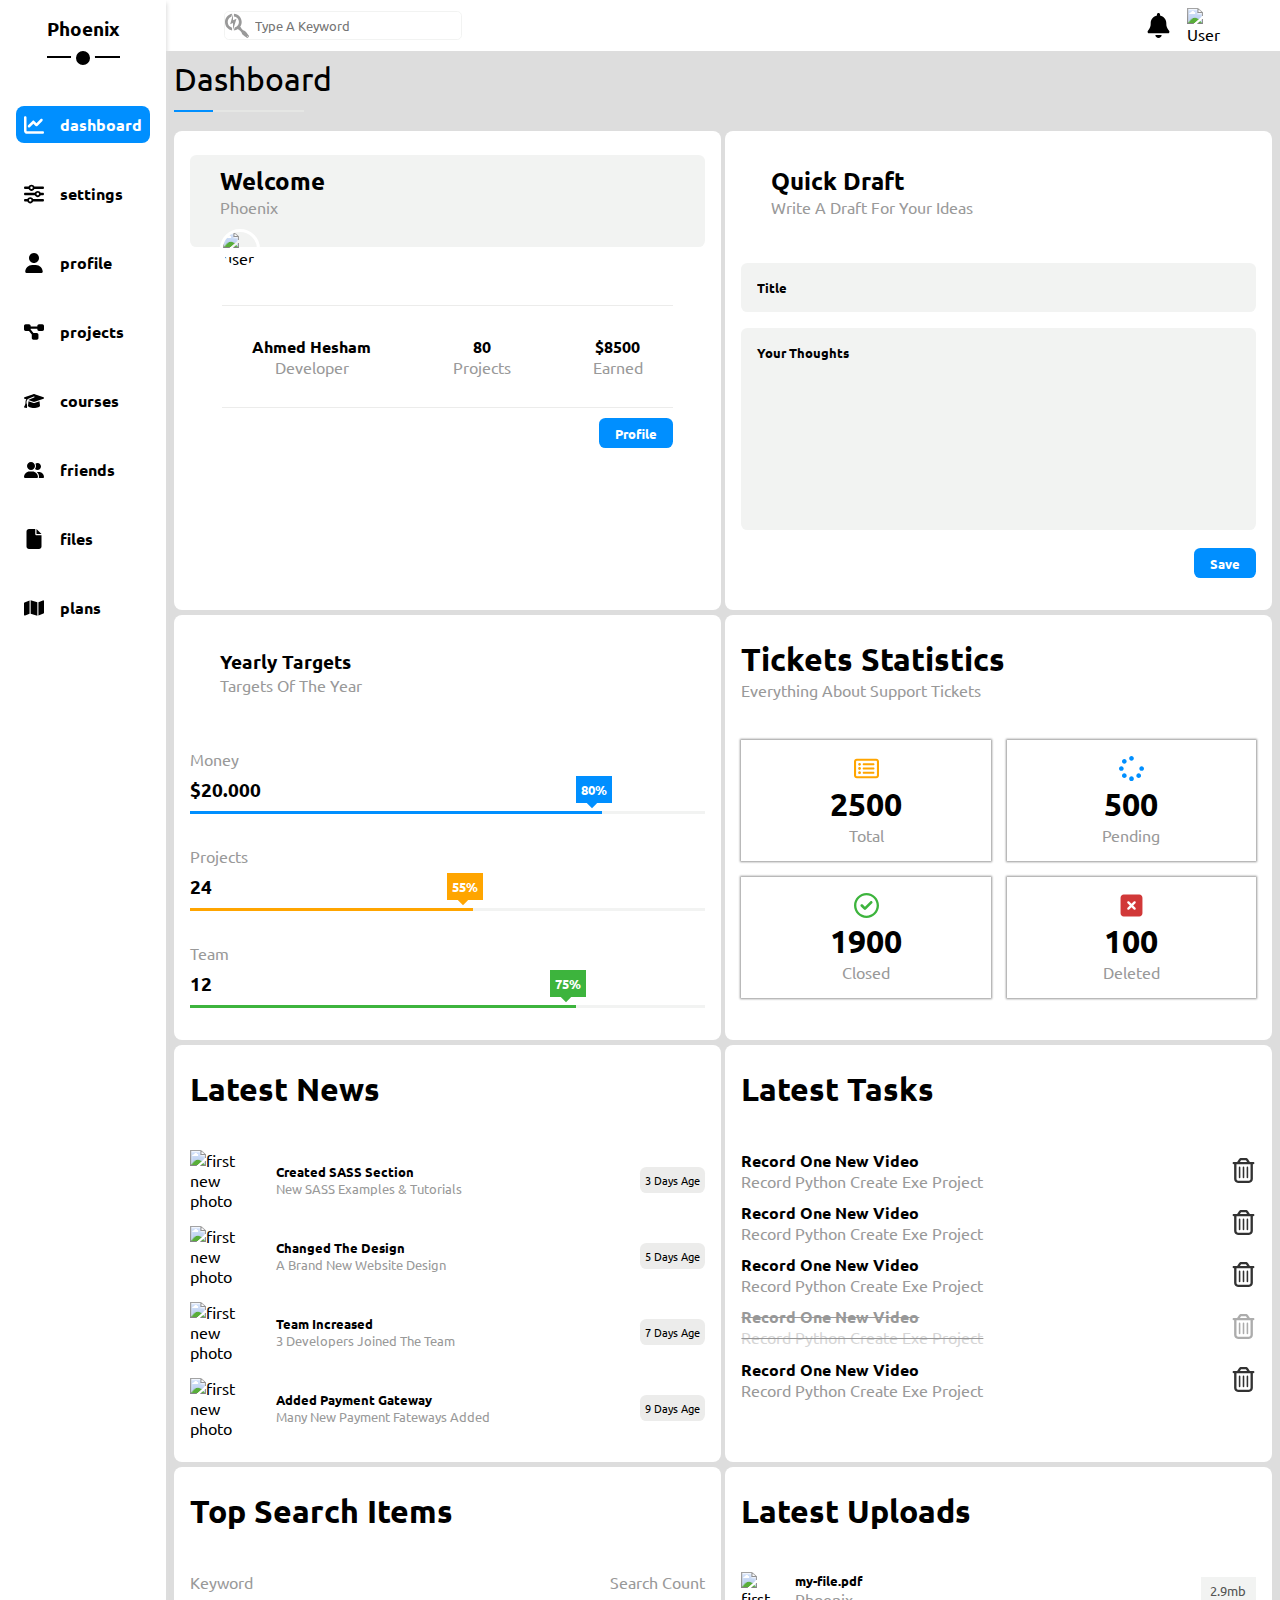
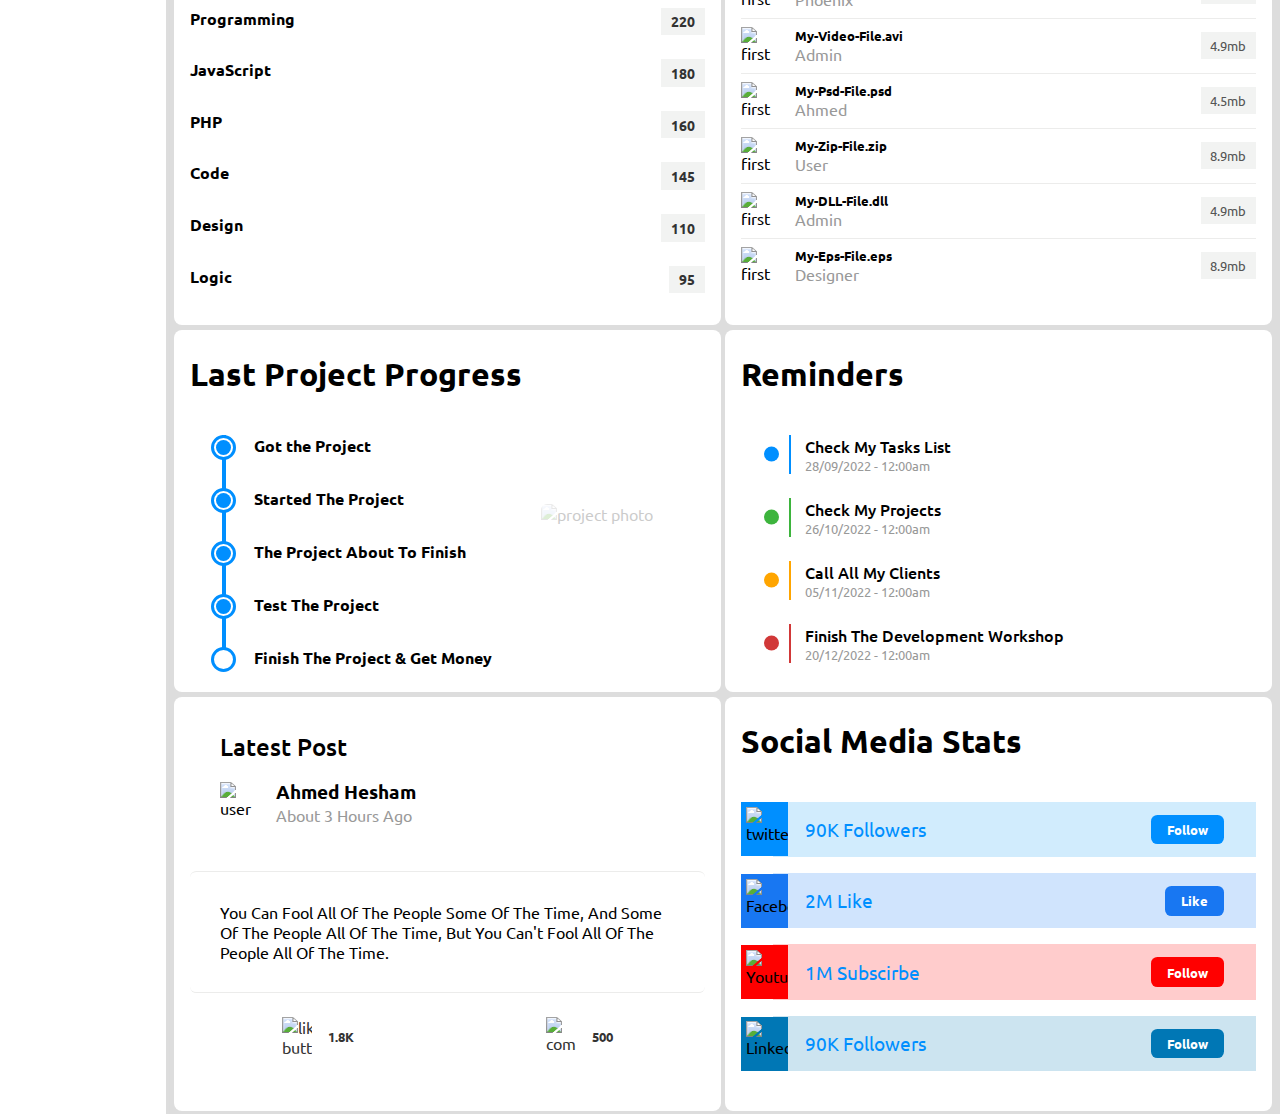
==== home.html @ 93e6a336 "Changing some the photos of the friends in friends page" ====
<!DOCTYPE html>
<html lang="en">
<head>
    <meta charset="UTF-8">
    <meta http-equiv="X-UA-Compatible" content="IE=edge">
    <meta name="viewport" content="width=device-width, initial-scale=1.0">
    <meta name="description" content="here you can manage every thing">
    <title>Dashboard</title>
    <!-- Link for External Css File Which has General Styles, the root and Utilities Classes -->
    <link rel="stylesheet" href="./CSS/style.css">
    <!-- Link for External Css File Which has the Styles for Main Content -->
    <link rel="stylesheet" href="./CSS/dashboard.css">
    <!-- Google Fonts -->
    <link rel="preconnect" href="https://fonts.googleapis.com">
    <link rel="preconnect" href="https://fonts.gstatic.com" crossorigin>
    <link href="https://fonts.googleapis.com/css2?family=Playfair+Display:wght@400;500;600;700;800&display=swap" rel="stylesheet">
    <!-- Google Fonts Ubuntu -->
    <link rel="preconnect" href="https://fonts.googleapis.com">
    <link rel="preconnect" href="https://fonts.gstatic.com" crossorigin>
    <link href="https://fonts.googleapis.com/css2?family=Ubuntu:wght@300;400;500;700&display=swap" rel="stylesheet">
    <!-- Script Tag For JavaScript External File -->
    <script src="./main.js" defer></script>
</head>
<body>
    <header>
        <div class="container">
            <div class="even-column">
                <div class="even-column | logo">
                    <figure>
                        <input type="search" placeholder="Type A Keyword">
                    </figure>
                </div>
                <div class="icons even-column">
                    <svg xmlns="http://www.w3.org/2000/svg" viewBox="0 0 448 512">
                        <path d="M224 0c-17.7 0-32 14.3-32 32V51.2C119 66 64 130.6 64 208v18.8c0 47-17.3 92.4-48.5 127.6l-7.4 8.3c-8.4 9.4-10.4 22.9-5.3 34.4S19.4 416 32 416H416c12.6 0 24-7.4 29.2-18.9s3.1-25-5.3-34.4l-7.4-8.3C401.3 319.2 384 273.9 384 226.8V208c0-77.4-55-142-128-156.8V32c0-17.7-14.3-32-32-32zm45.3 493.3c12-12 18.7-28.3 18.7-45.3H224 160c0 17 6.7 33.3 18.7 45.3s28.3 18.7 45.3 18.7s33.3-6.7 45.3-18.7z"/>
                    </svg>
                    <figure><img src="./imgs/avatar.png" alt="User Photo"></figure>
                </div>
            </div>
        </div>
    </header>
    <aside>
        <h3>Phoenix</h3>
        <nav>
            <ul class="even-column">
                <a href="./home.html">
                    <li data-type="dashboard">
                        <svg xmlns="http://www.w3.org/2000/svg" viewBox="0 0 512 512">
                            <path d="M64 64c0-17.7-14.3-32-32-32S0 46.3 0 64V400c0 44.2 35.8 80 80 80H480c17.7 0 32-14.3 32-32s-14.3-32-32-32H80c-8.8 0-16-7.2-16-16V64zm406.6 86.6c12.5-12.5 12.5-32.8 0-45.3s-32.8-12.5-45.3 0L320 210.7l-57.4-57.4c-12.5-12.5-32.8-12.5-45.3 0l-112 112c-12.5 12.5-12.5 32.8 0 45.3s32.8 12.5 45.3 0L240 221.3l57.4 57.4c12.5 12.5 32.8 12.5 45.3 0l128-128z"/>
                        </svg>
                    </li>
                </a>
                <a href="./HTML/setting.html">
                    <li data-type="settings">
                        <svg xmlns="http://www.w3.org/2000/svg" viewBox="0 0 512 512">
                            <path d="M0 416c0-17.7 14.3-32 32-32l54.7 0c12.3-28.3 40.5-48 73.3-48s61 19.7 73.3 48L480 384c17.7 0 32 14.3 32 32s-14.3 32-32 32l-246.7 0c-12.3 28.3-40.5 48-73.3 48s-61-19.7-73.3-48L32 448c-17.7 0-32-14.3-32-32zm192 0c0-17.7-14.3-32-32-32s-32 14.3-32 32s14.3 32 32 32s32-14.3 32-32zM384 256c0-17.7-14.3-32-32-32s-32 14.3-32 32s14.3 32 32 32s32-14.3 32-32zm-32-80c32.8 0 61 19.7 73.3 48l54.7 0c17.7 0 32 14.3 32 32s-14.3 32-32 32l-54.7 0c-12.3 28.3-40.5 48-73.3 48s-61-19.7-73.3-48L32 288c-17.7 0-32-14.3-32-32s14.3-32 32-32l246.7 0c12.3-28.3 40.5-48 73.3-48zM192 64c-17.7 0-32 14.3-32 32s14.3 32 32 32s32-14.3 32-32s-14.3-32-32-32zm73.3 0L480 64c17.7 0 32 14.3 32 32s-14.3 32-32 32l-214.7 0c-12.3 28.3-40.5 48-73.3 48s-61-19.7-73.3-48L32 128C14.3 128 0 113.7 0 96S14.3 64 32 64l86.7 0C131 35.7 159.2 16 192 16s61 19.7 73.3 48z"/>
                        </svg>
                    </li>
                </a>
                <li data-type="profile">
                    <svg xmlns="http://www.w3.org/2000/svg" viewBox="0 0 448 512">
                        <path d="M224 256c70.7 0 128-57.3 128-128S294.7 0 224 0S96 57.3 96 128s57.3 128 128 128zm-45.7 48C79.8 304 0 383.8 0 482.3C0 498.7 13.3 512 29.7 512H418.3c16.4 0 29.7-13.3 29.7-29.7C448 383.8 368.2 304 269.7 304H178.3z"/>
                    </svg>
                </li>
                <a href="./HTML/projects.html">
                    <li data-type="projects">
                        <svg xmlns="http://www.w3.org/2000/svg" viewBox="0 0 576 512">
                            <path d="M0 80C0 53.5 21.5 32 48 32h96c26.5 0 48 21.5 48 48V96H384V80c0-26.5 21.5-48 48-48h96c26.5 0 48 21.5 48 48v96c0 26.5-21.5 48-48 48H432c-26.5 0-48-21.5-48-48V160H192v16c0 1.7-.1 3.4-.3 5L272 288h96c26.5 0 48 21.5 48 48v96c0 26.5-21.5 48-48 48H272c-26.5 0-48-21.5-48-48V336c0-1.7 .1-3.4 .3-5L144 224H48c-26.5 0-48-21.5-48-48V80z"/>
                        </svg>
                    </li>
                </a>
                <a href="./HTML/courses.html">
                    <li data-type="courses">
                        <svg xmlns="http://www.w3.org/2000/svg" viewBox="0 0 640 512">
                            <path d="M320 32c-8.1 0-16.1 1.4-23.7 4.1L15.8 137.4C6.3 140.9 0 149.9 0 160s6.3 19.1 15.8 22.6l57.9 20.9C57.3 229.3 48 259.8 48 291.9v28.1c0 28.4-10.8 57.7-22.3 80.8c-6.5 13-13.9 25.8-22.5 37.6C0 442.7-.9 448.3 .9 453.4s6 8.9 11.2 10.2l64 16c4.2 1.1 8.7 .3 12.4-2s6.3-6.1 7.1-10.4c8.6-42.8 4.3-81.2-2.1-108.7C90.3 344.3 86 329.8 80 316.5V291.9c0-30.2 10.2-58.7 27.9-81.5c12.9-15.5 29.6-28 49.2-35.7l157-61.7c8.2-3.2 17.5 .8 20.7 9s-.8 17.5-9 20.7l-157 61.7c-12.4 4.9-23.3 12.4-32.2 21.6l159.6 57.6c7.6 2.7 15.6 4.1 23.7 4.1s16.1-1.4 23.7-4.1L624.2 182.6c9.5-3.4 15.8-12.5 15.8-22.6s-6.3-19.1-15.8-22.6L343.7 36.1C336.1 33.4 328.1 32 320 32zM128 408c0 35.3 86 72 192 72s192-36.7 192-72L496.7 262.6 354.5 314c-11.1 4-22.8 6-34.5 6s-23.5-2-34.5-6L143.3 262.6 128 408z"/>
                        </svg>
                    </li>
                </a>
                <a href="./HTML/friends.html">
                    <li data-type="friends">
                        <svg xmlns="http://www.w3.org/2000/svg" viewBox="0 0 640 512">
                            <path d="M352 128c0 70.7-57.3 128-128 128s-128-57.3-128-128S153.3 0 224 0s128 57.3 128 128zM0 482.3C0 383.8 79.8 304 178.3 304h91.4C368.2 304 448 383.8 448 482.3c0 16.4-13.3 29.7-29.7 29.7H29.7C13.3 512 0 498.7 0 482.3zM609.3 512H471.4c5.4-9.4 8.6-20.3 8.6-32v-8c0-60.7-27.1-115.2-69.8-151.8c2.4-.1 4.7-.2 7.1-.2h61.4C567.8 320 640 392.2 640 481.3c0 17-13.8 30.7-30.7 30.7zM432 256c-31 0-59-12.6-79.3-32.9C372.4 196.5 384 163.6 384 128c0-26.8-6.6-52.1-18.3-74.3C384.3 40.1 407.2 32 432 32c61.9 0 112 50.1 112 112s-50.1 112-112 112z"/>
                        </svg>
                    </li>
                </a>
                <li data-type="files">
                    <svg xmlns="http://www.w3.org/2000/svg" viewBox="0 0 384 512">
                        <path d="M0 64C0 28.7 28.7 0 64 0H224V128c0 17.7 14.3 32 32 32H384V448c0 35.3-28.7 64-64 64H64c-35.3 0-64-28.7-64-64V64zm384 64H256V0L384 128z"/>
                    </svg>
                </li>
                <li data-type="plans">
                    <svg xmlns="http://www.w3.org/2000/svg" viewBox="0 0 576 512">
                        <path d="M384 476.1L192 421.2V35.9L384 90.8V476.1zm32-1.2V88.4L543.1 37.5c15.8-6.3 32.9 5.3 32.9 22.3V394.6c0 9.8-6 18.6-15.1 22.3L416 474.8zM15.1 95.1L160 37.2V423.6L32.9 474.5C17.1 480.8 0 469.2 0 452.2V117.4c0-9.8 6-18.6 15.1-22.3z"/>
                    </svg>
                </li>
            </ul>
        </nav>
    </aside>
    <section class="content">
        <h1 class="head-txt">Dashboard</h1>
        <div class="head-back"><span class="head-front"></span></div>
        <section class="component">
            <div class="box personalBox">
                <div class="top">
                    <h2>Welcome</h2>
                    <p>Phoenix</p>
                    <figure><img src="./imgs/avatar.png" alt="user photo"></figure>
                </div>
                <div class="bottom">
                    <div class="even-column">
                        <div class="title">
                            <h4>Ahmed Hesham</h3>
                            <p>Developer</p>
                        </div>
                        <div class="title">
                            <h4>80</h3>
                            <p>Projects</p>
                        </div>
                        <div class="title">
                            <h4>$8500</h3>
                            <p>Earned</p>
                        </div>
                    </div>
                    <button>Profile</button>
                </div>
            </div>
            <div class="box">
                <div class="top">
                    <h2>Quick Draft</h2>
                    <p>Write A Draft For Your Ideas</p>
                </div>
                <input type="text" placeholder="Title">
                <textarea placeholder="Your Thoughts" name="" id="" cols="30" rows="10"></textarea>
                <button>Save</button>
            </div>
            <div class="box progress-box">
                <div class="top">
                    <h3>Yearly Targets</h3>
                    <p>Targets Of The Year</p>
                </div>
                <div class="chart">
                    <p>Money</p>
                    <h6>$20.000</h6>
                    <div class="prog-parent">
                        <span data-prog="80%" class="prog1"></span>
                    </div>
                </div>
                <div class="chart">
                    <p>Projects</p>
                    <h6>24</h6>
                    <div class="prog-parent">
                        <span data-prog="55%" class="prog2"></span>
                    </div>
                </div>
                <div class="chart">
                    <p>Team</p>
                    <h6>12</h6>
                    <div class="prog-parent">
                        <span data-prog="75%" class="prog3"></span>
                    </div>
                </div>
            </div>
            <div class="box">
                <div class="head">
                    <h1>Tickets Statistics</h1>
                    <p>Everything About Support Tickets</p>
                </div>
                <div class="body ticket-body">
                    <div class="card">
                        <svg xmlns="http://www.w3.org/2000/svg" viewBox="0 0 576 512"><!--! Font Awesome Pro 6.2.1 by @fontawesome - https://fontawesome.com License - https://fontawesome.com/license (Commercial License) Copyright 2022 Fonticons, Inc. --><path d="M128 192C110.3 192 96 177.7 96 160C96 142.3 110.3 128 128 128C145.7 128 160 142.3 160 160C160 177.7 145.7 192 128 192zM200 160C200 146.7 210.7 136 224 136H448C461.3 136 472 146.7 472 160C472 173.3 461.3 184 448 184H224C210.7 184 200 173.3 200 160zM200 256C200 242.7 210.7 232 224 232H448C461.3 232 472 242.7 472 256C472 269.3 461.3 280 448 280H224C210.7 280 200 269.3 200 256zM200 352C200 338.7 210.7 328 224 328H448C461.3 328 472 338.7 472 352C472 365.3 461.3 376 448 376H224C210.7 376 200 365.3 200 352zM128 224C145.7 224 160 238.3 160 256C160 273.7 145.7 288 128 288C110.3 288 96 273.7 96 256C96 238.3 110.3 224 128 224zM128 384C110.3 384 96 369.7 96 352C96 334.3 110.3 320 128 320C145.7 320 160 334.3 160 352C160 369.7 145.7 384 128 384zM0 96C0 60.65 28.65 32 64 32H512C547.3 32 576 60.65 576 96V416C576 451.3 547.3 480 512 480H64C28.65 480 0 451.3 0 416V96zM48 96V416C48 424.8 55.16 432 64 432H512C520.8 432 528 424.8 528 416V96C528 87.16 520.8 80 512 80H64C55.16 80 48 87.16 48 96z"/></svg>
                        <h1>2500</h1>
                        <p>Total</p>
                    </div>
                    <div class="card">
                        <svg xmlns="http://www.w3.org/2000/svg" viewBox="0 0 512 512"><!--! Font Awesome Pro 6.2.1 by @fontawesome - https://fontawesome.com License - https://fontawesome.com/license (Commercial License) Copyright 2022 Fonticons, Inc. --><path d="M304 48c0-26.5-21.5-48-48-48s-48 21.5-48 48s21.5 48 48 48s48-21.5 48-48zm0 416c0-26.5-21.5-48-48-48s-48 21.5-48 48s21.5 48 48 48s48-21.5 48-48zM48 304c26.5 0 48-21.5 48-48s-21.5-48-48-48s-48 21.5-48 48s21.5 48 48 48zm464-48c0-26.5-21.5-48-48-48s-48 21.5-48 48s21.5 48 48 48s48-21.5 48-48zM142.9 437c18.7-18.7 18.7-49.1 0-67.9s-49.1-18.7-67.9 0s-18.7 49.1 0 67.9s49.1 18.7 67.9 0zm0-294.2c18.7-18.7 18.7-49.1 0-67.9S93.7 56.2 75 75s-18.7 49.1 0 67.9s49.1 18.7 67.9 0zM369.1 437c18.7 18.7 49.1 18.7 67.9 0s18.7-49.1 0-67.9s-49.1-18.7-67.9 0s-18.7 49.1 0 67.9z"/></svg>
                        <h1>500</h1>
                        <p>Pending</p>
                    </div>
                    <div class="card">
                        <svg xmlns="http://www.w3.org/2000/svg" viewBox="0 0 512 512"><!--! Font Awesome Pro 6.2.1 by @fontawesome - https://fontawesome.com License - https://fontawesome.com/license (Commercial License) Copyright 2022 Fonticons, Inc. --><path d="M243.8 339.8C232.9 350.7 215.1 350.7 204.2 339.8L140.2 275.8C129.3 264.9 129.3 247.1 140.2 236.2C151.1 225.3 168.9 225.3 179.8 236.2L224 280.4L332.2 172.2C343.1 161.3 360.9 161.3 371.8 172.2C382.7 183.1 382.7 200.9 371.8 211.8L243.8 339.8zM512 256C512 397.4 397.4 512 256 512C114.6 512 0 397.4 0 256C0 114.6 114.6 0 256 0C397.4 0 512 114.6 512 256zM256 48C141.1 48 48 141.1 48 256C48 370.9 141.1 464 256 464C370.9 464 464 370.9 464 256C464 141.1 370.9 48 256 48z"/></svg>
                        <h1>1900</h1>
                        <p>Closed</p>
                    </div>
                    <div class="card">
                        <svg xmlns="http://www.w3.org/2000/svg" viewBox="0 0 448 512"><!--! Font Awesome Pro 6.2.1 by @fontawesome - https://fontawesome.com License - https://fontawesome.com/license (Commercial License) Copyright 2022 Fonticons, Inc. --><path d="M64 32C28.7 32 0 60.7 0 96V416c0 35.3 28.7 64 64 64H384c35.3 0 64-28.7 64-64V96c0-35.3-28.7-64-64-64H64zm79 143c9.4-9.4 24.6-9.4 33.9 0l47 47 47-47c9.4-9.4 24.6-9.4 33.9 0s9.4 24.6 0 33.9l-47 47 47 47c9.4 9.4 9.4 24.6 0 33.9s-24.6 9.4-33.9 0l-47-47-47 47c-9.4 9.4-24.6 9.4-33.9 0s-9.4-24.6 0-33.9l47-47-47-47c-9.4-9.4-9.4-24.6 0-33.9z"/></svg>
                        <h1>100</h1>
                        <p>Deleted</p>
                    </div>
                </div>
            </div>
            <div class="box">
                <div class="head">
                    <h1>Latest News</h1>
                </div>
                <div class="news-body">
                    <div class="new even-column">
                        <div class="even-column">
                            <figure><img src="./imgs/news-01.png" alt="first new photo"></figure>
                            <div class="new-content">
                                <h5>Created SASS Section</h5>
                                <p>New SASS Examples & Tutorials</p>
                            </div>
                        </div>
                        <div class="date">3 Days Age</div>
                    </div>
                    <div class="new even-column">
                        <div class="even-column">
                            <figure><img src="./imgs/news-02.png" alt="first new photo"></figure>
                            <div class="new-content">
                                <h5>Changed The Design</h5>
                                <p>A Brand New Website Design</p>
                            </div>
                        </div>
                        <div class="date">5 Days Age</div>
                    </div>
                    <div class="new even-column">
                        <div class="even-column">
                            <figure><img src="./imgs/news-03.png" alt="first new photo"></figure>
                            <div class="new-content">
                                <h5>Team Increased</h5>
                                <p>3 Developers Joined The Team</p>
                            </div>
                        </div>
                        <div class="date">7 Days Age</div>
                    </div>
                    <div class="new even-column">
                        <div class="even-column">
                            <figure><img src="./imgs/news-04.png" alt="first new photo"></figure>
                            <div class="new-content">
                                <h5>Added Payment Gateway</h5>
                                <p>Many New Payment Fateways Added</p>
                            </div>
                        </div>
                        <div class="date">9 Days Age</div>
                    </div>
                </div>
            </div>
            <div class="box">
                <div class="head">
                    <h1>Latest Tasks</h1>
                </div>
                <div class="tasks-body">
                    <div class="new even-column">
                        <div class="new-content">
                            <h6>Record One New Video</h6>
                            <p>Record Python Create Exe Project</p>
                        </div>
                        <svg xmlns="http://www.w3.org/2000/svg" viewBox="0 0 448 512"><!--! Font Awesome Pro 6.2.1 by @fontawesome - https://fontawesome.com License - https://fontawesome.com/license (Commercial License) Copyright 2022 Fonticons, Inc. --><path d="M160 400C160 408.8 152.8 416 144 416C135.2 416 128 408.8 128 400V192C128 183.2 135.2 176 144 176C152.8 176 160 183.2 160 192V400zM240 400C240 408.8 232.8 416 224 416C215.2 416 208 408.8 208 400V192C208 183.2 215.2 176 224 176C232.8 176 240 183.2 240 192V400zM320 400C320 408.8 312.8 416 304 416C295.2 416 288 408.8 288 400V192C288 183.2 295.2 176 304 176C312.8 176 320 183.2 320 192V400zM317.5 24.94L354.2 80H424C437.3 80 448 90.75 448 104C448 117.3 437.3 128 424 128H416V432C416 476.2 380.2 512 336 512H112C67.82 512 32 476.2 32 432V128H24C10.75 128 0 117.3 0 104C0 90.75 10.75 80 24 80H93.82L130.5 24.94C140.9 9.357 158.4 0 177.1 0H270.9C289.6 0 307.1 9.358 317.5 24.94H317.5zM151.5 80H296.5L277.5 51.56C276 49.34 273.5 48 270.9 48H177.1C174.5 48 171.1 49.34 170.5 51.56L151.5 80zM80 432C80 449.7 94.33 464 112 464H336C353.7 464 368 449.7 368 432V128H80V432z"/></svg>
                    </div>
                    <div class="new even-column">
                        <div class="new-content">
                            <h6>Record One New Video</h6>
                            <p>Record Python Create Exe Project</p>
                        </div>
                        <svg xmlns="http://www.w3.org/2000/svg" viewBox="0 0 448 512"><!--! Font Awesome Pro 6.2.1 by @fontawesome - https://fontawesome.com License - https://fontawesome.com/license (Commercial License) Copyright 2022 Fonticons, Inc. --><path d="M160 400C160 408.8 152.8 416 144 416C135.2 416 128 408.8 128 400V192C128 183.2 135.2 176 144 176C152.8 176 160 183.2 160 192V400zM240 400C240 408.8 232.8 416 224 416C215.2 416 208 408.8 208 400V192C208 183.2 215.2 176 224 176C232.8 176 240 183.2 240 192V400zM320 400C320 408.8 312.8 416 304 416C295.2 416 288 408.8 288 400V192C288 183.2 295.2 176 304 176C312.8 176 320 183.2 320 192V400zM317.5 24.94L354.2 80H424C437.3 80 448 90.75 448 104C448 117.3 437.3 128 424 128H416V432C416 476.2 380.2 512 336 512H112C67.82 512 32 476.2 32 432V128H24C10.75 128 0 117.3 0 104C0 90.75 10.75 80 24 80H93.82L130.5 24.94C140.9 9.357 158.4 0 177.1 0H270.9C289.6 0 307.1 9.358 317.5 24.94H317.5zM151.5 80H296.5L277.5 51.56C276 49.34 273.5 48 270.9 48H177.1C174.5 48 171.1 49.34 170.5 51.56L151.5 80zM80 432C80 449.7 94.33 464 112 464H336C353.7 464 368 449.7 368 432V128H80V432z"/></svg>
                    </div>
                    <div class="new even-column">
                        <div class="new-content">
                            <h6>Record One New Video</h6>
                            <p>Record Python Create Exe Project</p>
                        </div>
                        <svg xmlns="http://www.w3.org/2000/svg" viewBox="0 0 448 512"><!--! Font Awesome Pro 6.2.1 by @fontawesome - https://fontawesome.com License - https://fontawesome.com/license (Commercial License) Copyright 2022 Fonticons, Inc. --><path d="M160 400C160 408.8 152.8 416 144 416C135.2 416 128 408.8 128 400V192C128 183.2 135.2 176 144 176C152.8 176 160 183.2 160 192V400zM240 400C240 408.8 232.8 416 224 416C215.2 416 208 408.8 208 400V192C208 183.2 215.2 176 224 176C232.8 176 240 183.2 240 192V400zM320 400C320 408.8 312.8 416 304 416C295.2 416 288 408.8 288 400V192C288 183.2 295.2 176 304 176C312.8 176 320 183.2 320 192V400zM317.5 24.94L354.2 80H424C437.3 80 448 90.75 448 104C448 117.3 437.3 128 424 128H416V432C416 476.2 380.2 512 336 512H112C67.82 512 32 476.2 32 432V128H24C10.75 128 0 117.3 0 104C0 90.75 10.75 80 24 80H93.82L130.5 24.94C140.9 9.357 158.4 0 177.1 0H270.9C289.6 0 307.1 9.358 317.5 24.94H317.5zM151.5 80H296.5L277.5 51.56C276 49.34 273.5 48 270.9 48H177.1C174.5 48 171.1 49.34 170.5 51.56L151.5 80zM80 432C80 449.7 94.33 464 112 464H336C353.7 464 368 449.7 368 432V128H80V432z"/></svg>
                    </div>
                    <div class="new even-column">
                        <div class="new-content">
                            <h6>Record One New Video</h6>
                            <p>Record Python Create Exe Project</p>
                        </div>
                        <svg xmlns="http://www.w3.org/2000/svg" viewBox="0 0 448 512"><!--! Font Awesome Pro 6.2.1 by @fontawesome - https://fontawesome.com License - https://fontawesome.com/license (Commercial License) Copyright 2022 Fonticons, Inc. --><path d="M160 400C160 408.8 152.8 416 144 416C135.2 416 128 408.8 128 400V192C128 183.2 135.2 176 144 176C152.8 176 160 183.2 160 192V400zM240 400C240 408.8 232.8 416 224 416C215.2 416 208 408.8 208 400V192C208 183.2 215.2 176 224 176C232.8 176 240 183.2 240 192V400zM320 400C320 408.8 312.8 416 304 416C295.2 416 288 408.8 288 400V192C288 183.2 295.2 176 304 176C312.8 176 320 183.2 320 192V400zM317.5 24.94L354.2 80H424C437.3 80 448 90.75 448 104C448 117.3 437.3 128 424 128H416V432C416 476.2 380.2 512 336 512H112C67.82 512 32 476.2 32 432V128H24C10.75 128 0 117.3 0 104C0 90.75 10.75 80 24 80H93.82L130.5 24.94C140.9 9.357 158.4 0 177.1 0H270.9C289.6 0 307.1 9.358 317.5 24.94H317.5zM151.5 80H296.5L277.5 51.56C276 49.34 273.5 48 270.9 48H177.1C174.5 48 171.1 49.34 170.5 51.56L151.5 80zM80 432C80 449.7 94.33 464 112 464H336C353.7 464 368 449.7 368 432V128H80V432z"/></svg>
                    </div>
                    <div class="new even-column">
                        <div class="new-content">
                            <h6>Record One New Video</h6>
                            <p>Record Python Create Exe Project</p>
                        </div>
                        <svg xmlns="http://www.w3.org/2000/svg" viewBox="0 0 448 512"><!--! Font Awesome Pro 6.2.1 by @fontawesome - https://fontawesome.com License - https://fontawesome.com/license (Commercial License) Copyright 2022 Fonticons, Inc. --><path d="M160 400C160 408.8 152.8 416 144 416C135.2 416 128 408.8 128 400V192C128 183.2 135.2 176 144 176C152.8 176 160 183.2 160 192V400zM240 400C240 408.8 232.8 416 224 416C215.2 416 208 408.8 208 400V192C208 183.2 215.2 176 224 176C232.8 176 240 183.2 240 192V400zM320 400C320 408.8 312.8 416 304 416C295.2 416 288 408.8 288 400V192C288 183.2 295.2 176 304 176C312.8 176 320 183.2 320 192V400zM317.5 24.94L354.2 80H424C437.3 80 448 90.75 448 104C448 117.3 437.3 128 424 128H416V432C416 476.2 380.2 512 336 512H112C67.82 512 32 476.2 32 432V128H24C10.75 128 0 117.3 0 104C0 90.75 10.75 80 24 80H93.82L130.5 24.94C140.9 9.357 158.4 0 177.1 0H270.9C289.6 0 307.1 9.358 317.5 24.94H317.5zM151.5 80H296.5L277.5 51.56C276 49.34 273.5 48 270.9 48H177.1C174.5 48 171.1 49.34 170.5 51.56L151.5 80zM80 432C80 449.7 94.33 464 112 464H336C353.7 464 368 449.7 368 432V128H80V432z"/></svg>
                    </div>
                </div>
            </div>
            <div class="box">
                <div class="head">
                    <h1>Top Search Items</h1>
                </div>
                <div class="search-body even-column">
                    <div class="body-title even-column">
                        <p>Keyword</p>
                        <p>Search Count</p>
                    </div>
                    <h6 data-count="220">Programming</h6>
                    <h6 data-count="180">JavaScript</h6>
                    <h6 data-count="160">PHP</h6>
                    <h6 data-count="145">Code</h6>
                    <h6 data-count="110">Design</h6>
                    <h6 data-count="95">Logic</h6>
                </div>
            </div>
            <div class="box">
                <div class="head">
                    <h1>Latest Uploads</h1>
                </div>
                <div class="files-body">
                    <div class="file even-column">
                        <div class="even-column">
                            <figure class="figure-icon"><img src="./imgs/pdf.svg" alt="first new photo"></figure>
                            <div class="file-content">
                                <h5>my-file.pdf</h5>
                                <p>Phoenix</p>
                            </div>
                        </div>
                        <div class="date">2.9mb</div>
                    </div>
                    <div class="file even-column">
                        <div class="even-column">
                            <figure class="figure-icon"><img src="./imgs/avi.svg" alt="first new photo"></figure>
                            <div class="file-content">
                                <h5>My-Video-File.avi</h5>
                                <p>Admin</p>
                            </div>
                        </div>
                        <div class="date">4.9mb</div>
                    </div>
                    <div class="file even-column">
                        <div class="even-column">
                            <figure class="figure-icon"><img src="./imgs/psd.svg" alt="first new photo"></figure>
                            <div class="file-content">
                                <h5>My-Psd-File.psd</h5>
                                <p>Ahmed</p>
                            </div>
                        </div>
                        <div class="date">4.5mb</div>
                    </div>
                    <div class="file even-column">
                        <div class="even-column">
                            <figure class="figure-icon"><img src="./imgs/zip.svg" alt="first new photo"></figure>
                            <div class="file-content">
                                <h5>My-Zip-File.zip</h5>
                                <p>User</p>
                            </div>
                        </div>
                        <div class="date">8.9mb</div>
                    </div>
                    <div class="file even-column">
                        <div class="even-column">
                            <figure class="figure-icon"><img src="./imgs/dll.svg" alt="first new photo"></figure>
                            <div class="file-content">
                                <h5>My-DLL-File.dll</h5>
                                <p>Admin</p>
                            </div>
                        </div>
                        <div class="date">4.9mb</div>
                    </div>
                    <div class="file even-column">
                        <div class="even-column">
                            <figure class="figure-icon"><img src="./imgs/eps.svg" alt="first new photo"></figure>
                            <div class="file-content">
                                <h5>My-Eps-File.eps</h5>
                                <p>Designer</p>
                            </div>
                        </div>
                        <div class="date">8.9mb</div>
                    </div>
                </div>
            </div>
            <div class="box last-project-box">
                <div class="head">
                    <h1>Last Project Progress</h1>
                </div>
                <div class="body last-body">
                    <h4>Got the Project</h4>
                    <h4>Started The Project</h4>
                    <h4>The Project About To Finish</h4>
                    <h4>Test The Project</h4>
                    <h4>Finish The Project & Get Money</h4>
                </div>
                <figure><img src="./imgs/project.png" alt="project photo"></figure>
            </div>
            <div class="box reminders">
                <div class="head">
                    <h1>Reminders</h1>
                </div>
                <div>
                    <h5>
                        Check My Tasks List
                    </h5>
                    <p>
                        28/09/2022 - 12:00am
                    </p>
                </div>
                <div>
                    <h5>
                        Check My Projects
                    </h5>
                    <p>
                        26/10/2022 - 12:00am
                    </p>
                </div>
                <div>
                    <h5>
                        Call All My Clients
                    </h5>
                    <p>
                        05/11/2022 - 12:00am
                    </p>
                </div>
                <div>
                    <h5>
                        Finish The Development Workshop
                    </h5>
                    <p>
                        20/12/2022 - 12:00am
                    </p>
                </div>
            </div>
            <div class="box last-post">
                <div class="top">
                    <h1>Latest Post</h1>
                    <div class="top-foot even-column">
                        <figure><img src="./imgs/avatar.png" alt="user photo"></figure>
                        <div class="top-foot2">
                            <h3>Ahmed Hesham</h3>
                            <p>About 3 Hours Ago</p>
                        </div>
                    </div>
                </div>
                <div class="middle">
                    You Can Fool All Of The People Some Of The Time, And Some Of The People All Of The Time, But You Can't Fool All Of The People All Of The Time.
                </div>
                <div class="bottom">
                    <div class="even-column">
                        <div class="even-column">
                            <figure><img src="./imgs/heart-regular.svg" alt="like button"></figure>
                            <h5>1.8K</h5>
                        </div>
                        <div class="even-column">
                            <figure><img src="./imgs/comments-regular.svg" alt="comment button"></figure>
                            <h5>500</h5>
                        </div>
                    </div>
                </div>
            </div>
            <div class="box social-media">
                <div class="head">
                    <h1>Social Media Stats</h1>
                </div>
                <div class="body">
                    <div class="app even-column">
                        <figure><img src="./imgs/twitter.svg" alt="twitter"></figure>
                        <p>90K Followers</p>
                        <button>Follow</button>
                    </div>
                    <div class="app even-column">
                        <figure><img src="./imgs/facebook-f.svg" alt="Facebook"></figure>
                        <p>2M Like</p>
                        <button>Like</button>
                    </div>
                    <div class="app even-column">
                        <figure><img src="./imgs/youtube.svg" alt="Youtube"></figure>
                        <p>1M Subscirbe</p>
                        <button>Follow</button>
                    </div>
                    <div class="app even-column">
                        <figure><img src="./imgs/linkedin.svg" alt="Linkedin"></figure>
                        <p>90K Followers</p>
                        <button>Follow</button>
                    </div>
                </div>
            </div>
        </section>
    </section>
</body>
</html>
---- CSS/style.css ----
:root {
    --white-1: #FFF;
    --white-2: #F9F9F8;
    --white-3: #F2F3F2;
    --white-4: #ECECEB;
    --white-5: #E5E6E4;
    --accent-clr1: #008FFF;
    --accent-clr2: #0081E6;
    --fs-body-sm: .9rem;
    --fs-body-md: 1.5rem;
    --fs-body-lg: 2rem;
    --fs-heading: 4rem;
    --fs-head: 6rem;
    --fm-body: 'Ubuntu', sans-serif;
    --fm-head: 'Playfair Display', serif;
}
*,
*::before,
*::after {
    margin: 0;
    padding: 0;
    box-sizing: border-box;
    font-family: var(--fm-body);
}
::-webkit-scrollbar {
    width: 10px;
}
::-webkit-scrollbar-track {
    background-color: var(--white-4);
}
::-webkit-scrollbar-thumb {
    background-color: var(--accent-clr1);
}
html,
body {
    scroll-behavior: smooth;
}
body {
    display: grid;
    grid-template-areas: 
    "aside header"
    "aside content"
    "aside content";
    grid-template-columns: auto 1fr;
    grid-template-rows: auto 100%;
    background-color: #DDD;
    height: 100vh;
}
figure {
    overflow: hidden;
}
picture,
img
{
    width: 100%;
    height: 100%;
}
svg {
    width: 25px;
    height: 25px;
}
ul {
    display: flex;
    align-items: center;
    list-style: none;
}
a {
    color: inherit;
    text-decoration: none;
}
button {
    background-color: var(--accent-clr1);
    color: white;
    cursor: pointer;
    border-radius: .4rem;
    -webkit-border-radius: .4rem;
    -moz-border-radius: .4rem;
    -ms-border-radius: .4rem;
    -o-border-radius: .4rem;
    transition: background .2s;
    -webkit-transition: background .2s;
    -moz-transition: background .2s;
    -ms-transition: background .2s;
    -o-transition: background .2s;
}
button:hover {
    background-color: var(--accent-clr2);
}
/* Utilities Classes */
.container {
    margin-inline: clamp(2rem, 4.5vw, 5rem);
}
.even-column {
    display: flex;
    align-items: center;
}
.component {
    padding-inline: .5rem;
    padding-block: .2rem;
}
.component > * > *{
    border-radius: .4rem;
    -webkit-border-radius: .4rem;
    -moz-border-radius: .4rem;
    -ms-border-radius: .4rem;
    -o-border-radius: .4rem;
}
.btn-toggle {
    background-color: var(--white-5);
    width: 80px;
    height: 30px;
    border-radius: 1rem;
    -webkit-border-radius: 1rem;
    -moz-border-radius: 1rem;
    -ms-border-radius: 1rem;
    -o-border-radius: 1rem;
    padding-inline: .3rem;
    padding-top: 2.5px;
    cursor: pointer;
}
.head-toggle {
    background-color: white;
    width: 25px;
    height: 25px;
    border-radius: 50%;
    -webkit-border-radius: 50%;
    -moz-border-radius: 50%;
    -ms-border-radius: 50%;
    -o-border-radius: 50%;
    transition: .3s;
    -webkit-transition: .3s;
    -moz-transition: .3s;
    -ms-transition: .3s;
    -o-transition: .3s;
}
.btn-toggle .head-toggle {
    background: url(../imgs/xmark-solid.svg) no-repeat center;
    background-color: white;
}
.btn-toggle.active {
    background-color: var(--accent-clr1);
}
.btn-toggle.active .head-toggle {
    background: url(../imgs/check-solid.svg) no-repeat center;
    background-color: white;
    float: right;
}
---- CSS/dashboard.css ----
/* Start Aside */
aside {
    grid-area: aside;
    background-color: var(--white-1);
    padding: 1rem;
    height: 100%;
    box-shadow: 0 4px 4px 1px #DDD;
}
aside h3 {
    margin: auto;
    position: relative;
    width: fit-content;
    margin-bottom: 4rem;
}
aside h3::after, aside h3::before {
    content: '';
    position: absolute;
    bottom: -1rem;
    left: 0;
    background-color: black;
}
aside h3::after {
    height: 2px;
    width: 100%;
}
aside h3::before {
    width: 24px;
    height: 24px;
    border-radius: 50%;
    -webkit-border-radius: 50%;
    -moz-border-radius: 50%;
    -ms-border-radius: 50%;
    -o-border-radius: 50%;
    bottom: calc(-1rem - 12px);
    left: 50%;
    transform: translateX(-50%);
    -webkit-transform: translateX(-50%);
    -moz-transform: translateX(-50%);
    -ms-transform: translateX(-50%);
    -o-transform: translateX(-50%);
    border: 5px solid white;
    z-index: 100;
}
aside figure {
    width: 20px;
    height: 20px;
    float: right;
    cursor: pointer;
    margin-right: -18px;
}
aside svg {
    width: 20px;
    height: 20px;
}
aside nav ul {
    flex-direction: column;
    gap: 2rem;
    margin-top: 2rem;
    align-items: start!important;
}
aside nav a.active li {
    background-color: var(--accent-clr1);
    color: white;
    fill: white;
}
aside nav ul li {
    display: flex;
    align-items: center;
    gap: 1rem;
    cursor: pointer;
    width: 100%;
    padding: .5rem;
    font-weight: bold;
    border-radius: .5rem;
    -webkit-border-radius: .5rem;
    -moz-border-radius: .5rem;
    -ms-border-radius: .5rem;
    -o-border-radius: .5rem;
    transition: background .2s, color .2s, fill .2s;
    -webkit-transition: background .2s, color .2s, fill .2s;
    -moz-transition: background .2s, color .2s, fill .2s;
    -ms-transition: background .2s, color .2s, fill .2s;
    -o-transition: background .2s, color .2s, fill .2s;
}
aside nav ul li:hover {
    background-color: var(--accent-clr1);
}
aside nav ul li::after {
    content: attr(data-type);
}
aside nav ul li:hover::after {
    color: white;
}
aside nav ul li:hover svg {
    fill: white;
}
@media (max-width: 50em) {
    aside h3 {
        display: none;
    }
    aside nav ul li::after {
        display: none;
    }
}
/* End ASide */
header {
    padding-block: .5rem;
    grid-area: header;
    background-color: var(--white-1);
}
header .container .even-column {
    justify-content: space-between;
}
header .logo {
    gap: 4.7rem!important;
}
header .even-column .even-column {
    gap: 1rem;
}
header input {
    background-image: url(../imgs/searchengin.svg);
    background-repeat: no-repeat;
    border: 1px solid var(--white-3);
    padding: .3rem;
    border-radius: .3rem;
    -webkit-border-radius: .3rem;
    -moz-border-radius: .3rem;
    -ms-border-radius: .3rem;
    -o-border-radius: .3rem;
    padding-left: 30px;
    outline: none;
}
header input:focus {
    width: 230px;
}
header .icons {
    gap: 1rem;
}
header .icons figure {
    width: 35px;
    height: 35px;
}
/* Start Content Section */
.content {
    grid-area: content;
}
.content .head-txt {
    font-weight: normal;
    margin-left: .5rem;
    margin-top: .5rem;
    padding-bottom: .7rem;
}
.content .head-back {
    background-color: var(--white-5);
    width: 130px;
    height: 2px;
    margin-left: .5rem;
    margin-bottom: 1rem;
}
.content .head-front {
    background-color: var(--accent-clr1);
    width: 30%;
    height: 100%;
    display: block;
}
.content .component {
    display: grid;
    grid-template-columns: repeat(auto-fit, minmax(400px, 1fr));
    align-items: stretch;
    gap: .3rem;
}
.content .component .box {
    display: flex;
    flex-direction: column;
    background-color: var(--white-1);
    border-radius: .5rem;
    -webkit-border-radius: .5rem;
    -moz-border-radius: .5rem;
    -ms-border-radius: .5rem;
    -o-border-radius: .5rem;
    padding: 1rem;
}
.content .component .box p {
    color: #999;
}
.content .component :is(.box:nth-child(2), .box.progress-box) .top {
    background-color: var(--white-1);
}
.content .component .top {
    position: relative;
    padding-bottom: 30px;
    background-color: var(--white-3);
    padding-left: 30px;
    padding-top: 10px
}
.content .component .box.personalBox figure {
    width: 40px;
    height: 40px;
    border: 3px solid var(--white-1);
    border-radius: 50%;
    -webkit-border-radius: 50%;
    -moz-border-radius: 50%;
    -ms-border-radius: 50%;
    -o-border-radius: 50%;
    position: absolute;
    top: 80%
}
.content .component .box.personalBox .bottom {margin-top: 50px;}
.content .component .box.personalBox .bottom .even-column {
    padding: 30px;
    border-top: 1px solid var(--white-4);
    border-bottom: 1px solid var(--white-4);
    justify-content: space-between;
    align-items: center;
}
.content .component .bottom .title {text-align: center;}
.content .component button {
    width: fit-content;
    float: right;
    align-self: flex-end;
    margin-bottom: 1rem;
    margin-top: 10px;
    border: 0;
    padding: .4rem 1rem;
    color: var(--white-1);
    font-weight: bold;
}
.box input, textarea {
    border: 0;
    outline: none;
    background-color: var(--white-3);
    padding: 1rem;
    resize: none;
}
.box :where(input, textarea)::placeholder {
    color: black;
    font-weight: bold;
}
.box.progress-box .chart > * {margin-block: .5rem;}
.box.progress-box .prog-parent {
    background-color: var(--white-3);
    width: 100%;
    height: 3px;
}
.box.progress-box .prog-parent span {
    height: 3px;
    display: block;
    position: relative;
}
.box.progress-box .prog-parent .prog1 {
    --clr: var(--accent-clr1);
    background-color: var(--clr);
    width: 80%;
}
.box.progress-box .prog-parent .prog2 {
    --clr: orange;
    background-color: var(--clr);
    width: 55%;
}
.box.progress-box .prog-parent .prog3 {
    --clr: #3db43d;
    background-color: var(--clr);
    width: 75%;
}
.box.progress-box h6 {font-size: 1.2rem;}
.box.progress-box .prog-parent span::after {
    content: attr(data-prog);
    position: absolute;
    top: -35px;
    right: -10px;
    font-size: .8rem;
    font-weight: bold;
    background-color: var(--accent-clr1);
    color: var(--white-1);
    padding: .3rem;
}
.box.progress-box .prog-parent .prog1::after{background-color: var(--accent-clr1)}
.box.progress-box .prog-parent .prog2::after{background-color: orange}
.box.progress-box .prog-parent .prog3::after{background-color: #3db43d}
.box.progress-box .prog-parent .prog1::before{background-color: var(--accent-clr1)}
.box.progress-box .prog-parent .prog2::before{background-color: orange}
.box.progress-box .prog-parent .prog3::before{background-color: #3db43d}
.box.progress-box .prog-parent span::before {
    content: '';
    width: 20px;
    height: 20px;
    background-color: var(--accent-clr1);
    position: absolute;
    top: -27px;
    right: 0px;
    transform: rotate(45deg);
    -webkit-transform: rotate(45deg);
    -moz-transform: rotate(45deg);
    -ms-transform: rotate(45deg);
    -o-transform: rotate(45deg);
}
.component .box .ticket-body {
    display: grid;
    grid-template-columns: 1fr 1fr;
    gap: 1rem;
}
.component .box .body .card {
    padding: 1rem;
    text-align: center;
    box-shadow: 0 0 2px 1px #999;
}
.component .box .body .card:first-child svg {fill: orange}
.component .box .body .card:nth-child(2) svg {fill: var(--accent-clr1)}
.component .box .body .card:nth-child(3) svg {fill: #3db43d}
.component .box .body .card:last-child svg {fill: rgb(209, 56, 56)}
.component .box .head {
    margin-bottom: 2rem;
}
.component .box .news-body {
    display: flex;
    flex-direction: column;
    align-items: space-between;
    gap: 1rem;
}
.component .box .news-body .new {
    align-items: center;
    justify-content: space-between;
    gap: .5rem
}
.component .box .news-body .new figure {
    width: 70px;
}
.component .box .news-body .new p {
    font-size: .8rem;
}
.component .box .news-body .new .date {
    font-size: .7rem;
    background-color: var(--white-4);
    padding: .3rem;
    border-radius: .4rem;
    -webkit-border-radius: .4rem;
    -moz-border-radius: .4rem;
    -ms-border-radius: .4rem;
    -o-border-radius: .4rem;
}
.tasks-body {
    display: flex;
    flex-direction: column;
    gap: .7rem;
}
.tasks-body .new {
    justify-content: space-between;
}
.tasks-body .new h6 {
    font-size: 1rem;
}
.tasks-body .new:nth-child(4) {
    opacity: .4;
    text-decoration: line-through;
}
.tasks-body .new svg {
    cursor: pointer;
    opacity: .8;
}
.tasks-body .new svg:is(:hover, :focus) {
    opacity: 1;
}
.search-body.even-column {
    flex-direction: column;
    align-items: flex-start;
    gap: 1rem
}
.search-body.even-column .body-title {
    justify-content: space-between;
    width: 100%;
}
.search-body.even-column > h6 {
    width: 100%;
    font-size: 1rem;
    margin-bottom: .5rem;
}
.search-body.even-column > h6::after {
    content: attr(data-count);
    background-color: var(--white-3);
    float: right;
    padding: .3rem .6rem;
    font-weight: 600;
    font-size: .9rem;
    color: #333;
}
.component .box .files-body .figure-icon {
    width: 38px;
    height: 38px;
}
.component .box .files-body .file {
    justify-content: space-between;
    margin-bottom: .5rem;
}
.component .box .files-body .file:not(:last-child) {
    border-bottom: 1px solid var(--white-4);
    padding-bottom: .5rem;
}
.component .box :where(.file, .new) .even-column {
    gap: 1rem
}
.component .box .files-body .file .date {
    background-color: var(--white-3);
    color: #555;
    padding: .3rem .6rem;
    font-size: .8rem;
}
.box.box.last-project-box {
    position: relative;
}
.box .body.last-body {
    margin-left: 4rem;
    position: relative;
}
.box .body.last-body::before {
    content: '';
    height: 100%;
    width: 4px;
    background-color: var(--accent-clr1);
    position: absolute;
    left: -2rem;
}
.box .body.last-body h4:not(:first-child) {
    font-weight: strong;
    margin-top: 2rem;
    position: relative;
}
.box .body.last-body h4::before {
    content: '';
    position: absolute;
    width: 25px;
    height: 25px;
    border: 3px solid var(--accent-clr1);
    border-radius: 50%;
    -webkit-border-radius: 50%;
    -moz-border-radius: 50%;
    -ms-border-radius: 50%;
    -o-border-radius: 50%;
    left: calc(-2rem - 10.7px);
    background-color: white;
}
.box .body.last-body h4::after {
    content: '';
    background-color: var(--accent-clr1);
    width: 15px;
    height: 15px;
    position: absolute;
    border-radius: 50%;
    -webkit-border-radius: 50%;
    -moz-border-radius: 50%;
    -ms-border-radius: 50%;
    -o-border-radius: 50%;
    left: calc(-2rem - 6px);
    top: 5px;
}
.box .body.body.last-body h4:nth-child(4)::after {
    animation: flash 1.4s ease-in-out infinite;
    -webkit-animation: flash 1.4s ease-in-out infinite;
}
@keyframes flash {
    from {
        opacity: .3;
    }
    to {
        opacity: 1;
    }
}
.box .body.body.last-body h4:last-child::after {
    opacity: 0;
}
.box.last-project-box figure {
    position: absolute;
    right: 0;
    bottom: 0;
    opacity: .2;
    width: 180px;
    height: 180px;
}
.box.reminders div:not(:first-child, :nth-child(2)) {
    margin-top: 1rem;
}
.box.reminders div:not(:first-child) {
    margin-left: 4rem;
    position: relative;
}
:where(.box.reminders) div:not(:first-child)::before, div:not(:first-child)::after {
    content: '';
    position: absolute;
    left: -1rem;
}
.box.reminders div:not(:first-child)::before {
    width: 2px;
    height: 100%;
    background-color: var(--accent-clr);
}
.box.reminders div:not(:first-child)::after {
    width: 15px;
    height: 15px;
    background-color: var(--accent-clr);
    left: -2.6rem;
    border-radius: 50%;
    -webkit-border-radius: 50%;
    -moz-border-radius: 50%;
    -ms-border-radius: 50%;
    -o-border-radius: 50%;
    top: 50%;
    transform: translateY(-50%);
    -webkit-transform: translateY(-50%);
    -moz-transform: translateY(-50%);
    -ms-transform: translateY(-50%);
    -o-transform: translateY(-50%);
}
:where(.box.reminders) div:nth-child(2)::before, div:nth-child(2)::after {--accent-clr: var(--accent-clr1)}
:where(.box.reminders) div:nth-child(3)::before, div:nth-child(3)::after {--accent-clr: #3db43d}
:where(.box.reminders) div:nth-child(4)::before, div:nth-child(4)::after {--accent-clr: orange}
:where(.box.reminders) div:last-child::before, div:last-child::after {--accent-clr: rgb(209, 56, 56)}

.box.reminders h5 {
    font-size: 1rem;
    font-weight: 500;
}
.box.reminders p {
    font-size: .8rem;
}
.last-post .top {background-color: white!important}
.last-post .top h1 {
    font-size: 1.5rem;
    font-weight: 500;
    margin-bottom: 1rem;
}
.last-post .top-foot {
    gap: 1rem
}
.last-post figure {
    width: 40px;
    height: 40px;
}
.last-post .middle {
    padding: 30px;
    border-top: 1px solid var(--white-4);
    border-bottom: 1px solid var(--white-4);
    justify-content: space-between;
    align-items: center;
    margin-bottom: 1rem;
}
.last-post .bottom .even-column {
    justify-content: space-between;
    padding-inline: 30px;
    gap: 1rem;
    color: #333;
}
.last-post .bottom .even-column figure {
    width: 30px;
}
.box.social-media .app {
    align-items: center;
    justify-content: space-between;
    background-color: #D1ECFD;
    margin-left: 2rem;
    padding: .8rem 2rem;
    position: relative;
    margin-bottom: 1rem;
}
.box.social-media .app figure {
    position: absolute;
    width: 47px;
    height: 54px;
    background-color: var(--accent-clr1);
    padding: .3rem;
    left: -2rem;
}
.box.social-media .app:nth-child(2) figure {background-color: #1877F2;}
.box.social-media .app:nth-child(3) figure {background-color: #FF0000;}
.box.social-media .app:last-child figure {background-color: #0077B5;}
.box.social-media .app:nth-child(2) button {background-color: #1877F2;}
.box.social-media .app:nth-child(3) button {background-color: #FF0000;}
.box.social-media .app:last-child button {background-color: #0077B5;}
.box.social-media .app:nth-child(2) {background-color: #D0E4FD;}
.box.social-media .app:nth-child(3) {background-color: #FFCCCC;}
.box.social-media .app:last-child {background-color: #CCE4F0;}
.box.social-media .app p {
    color: var(--accent-clr1);
    font-size: 1.2rem;
}
.box.social-media .app button {
    margin: 0;
}
/* 
.....................
.....................
.....................
.....................
.....................
.....................
.....................
.....................
Start Settings Page
.....................
.....................
.....................
.....................
.....................
.....................
.....................
.....................
*/
.box > * {
    margin-block: .5rem;
}
:where(.site-control, .security) .even-column {
    justify-content: space-between;
}
.general-info form label, .general-info form .even-column {
    display: block;
    margin-block: .6rem;
}
.general-info form .input {
    display: flex;
    align-items: center;
    gap: .5rem
}
.general-info form input {
    width: 100%;
    border: 1px solid black;
    border-radius: .5rem;
    -webkit-border-radius: .5rem;
    -moz-border-radius: .5rem;
    -ms-border-radius: .5rem;
    -o-border-radius: .5rem;
}
.general-info form .even-column h4 {
    color: var(--accent-clr1);
    display: inline;
    cursor: pointer;
}
.security .even-column:last-child button {
    background-color: var(--white-4);
    color: black;
}
.box.social-info .social-box {
    width: 100%;
    height: 40px;
    display: flex;
}
.box.social-info .social-box .social-icon {
    width: 40px;
    height: 100%;
    border: 1px solid #999;
    border-top-left-radius: .4rem;
    border-bottom-left-radius: .4rem;
    display: grid;
    place-content: center;
    fill: #999;
    transition: fill .3s;
    -webkit-transition: fill .3s;
    -moz-transition: fill .3s;
    -ms-transition: fill .3s;
    -o-transition: fill .3s;
}
.box.social-info .social-box.active .social-icon {
    fill: #000;
}
.box.social-info .social-box input {
    width: 100%;
    height: 100%;
    border: 1px solid #999;
    border-left: 0;
}
input:is([type='checkbox'], [type='radio']) {
    margin-right: 1rem;
    width: 20px;
    height: 20px;
}
label {
    user-select: none;
}
.plans {
    justify-content: space-between;
    flex-wrap: wrap;
    gap: .3rem
}
.plans .plan {
    text-align: center;
    border: 2px solid var(--white-5);
    padding: 1rem 3rem;
    border-radius: .5rem;
    -webkit-border-radius: .5rem;
    -moz-border-radius: .5rem;
    -ms-border-radius: .5rem;
    -o-border-radius: .5rem;
    cursor: pointer;
    transition: .3s;
    -webkit-transition: .3s;
    -moz-transition: .3s;
    -ms-transition: .3s;
    -o-transition: .3s;
}
.plans .plan.active {
    border-color: var(--accent-clr1);
    color: var(--accent-clr1);
}
.plans .plan.active svg {
    fill: var(--accent-clr1);
}
/* 
.....................
.....................
.....................
.....................
.....................
.....................
.....................
.....................
Start Courses Page
.....................
.....................
.....................
.....................
.....................
.....................
.....................
.....................
*/
.box.courses, .box.friends {
    position: relative;
    padding: 0 !important;
    padding-bottom: 2rem !important;
}

.box.courses .top, .box.friends .top {
    padding: 0;
    margin: 0!important;
}
.box.courses figure.avatar {
    width: 60px;
    height: 60px;
    position: absolute;
    border: 3px solid white;
    border-radius: 50%;
    -webkit-border-radius: 50%;
    -moz-border-radius: 50%;
    -ms-border-radius: 50%;
    -o-border-radius: 50%;
    top: 20px;
    left: 20px;
}
:where(.box.courses) .middle, .bottom {
    padding-inline: 2rem;
}
.box.courses .middle > * {
    margin-block: 1rem;
}
.box.courses .middle p {
    max-width: 500px;
}
.box.courses .bottom .even-column {
    justify-content: space-between;
}
.box.courses .bottom .even-column > * {
    align-items: center;
    display: flex;
    gap: .3rem;
    color: #999;
}
.box.courses .bottom svg {
    width: 20px;
    height: 20px;
    fill: #999;
}
.box.courses .bottom {
    position: relative;
}
.box.courses .bottom .floatInfo {
    position: absolute;
    background-color: var(--accent-clr1);
    color: white;
    padding: .2rem .5rem;
    top: -30px;
    left: 50%;
    transform: translateX(-50%);
    border-radius: .5rem;
    -webkit-border-radius: .5rem;
    -moz-border-radius: .5rem;
    -ms-border-radius: .5rem;
    -o-border-radius: .5rem;
    -webkit-transform: translateX(-50%);
    -moz-transform: translateX(-50%);
    -ms-transform: translateX(-50%);
    -o-transform: translateX(-50%);
}
/* 
.....................
.....................
.....................
.....................
.....................
.....................
.....................
.....................
Start Friends Page
.....................
.....................
.....................
.....................
.....................
.....................
.....................
.....................
*/
.component.friendsPage {
    grid-template-columns: repeat(auto-fit, minmax(380px, 1fr));
    row-gap: 1rem;
}
.box.friends {
    position: relative;
    padding-top: 1rem !important;
}
.box.friends .top .contact {
    position: absolute;
    top: -7px;
    left: 7px;
    gap: .3rem;
}
.box.friends .top .contact > * {
    background-color: var(--white-5);
    padding: .5rem;
    border-radius: 50%;
    -webkit-border-radius: 50%;
    -moz-border-radius: 50%;
    -ms-border-radius: 50%;
    -o-border-radius: 50%;
}
.box.friends .top .contact > *:hover{
    background-color: var(--accent-clr1);
}
.box.friends .top .contact > * svg{
    width: 20px;
    height: 20px;
    aspect-ratio: 1;
    fill: #666;
    transition: fill .3s;
    -webkit-transition: fill .3s;
    -moz-transition: fill .3s;
    -ms-transition: fill .3s;
    -o-transition: fill .3s;
}
.box.friends .top .contact > *:hover svg{
    fill: white;
    cursor: pointer;
}
.box.friends .top {
    display: grid;
    justify-content: center;
    background-color: white;
}
.box.friends .top > * {
    margin-bottom: .7rem;
}
.box.friends .top figure {
    width: 90px;
    height: 90px;
    border-radius: 50%;
    -webkit-border-radius: 50%;
    -moz-border-radius: 50%;
    -ms-border-radius: 50%;
    -o-border-radius: 50%;
}
.box.friends .middle {
    padding-left: 3rem;
}
.box.friends .middle > *:not(:last-child) {
    margin-bottom: 1rem;
}
.box.friends .middle .even-column {
    gap: 2rem;
}
.box.friends .bottom .even-column {
    justify-content: space-between;
}
.box.friends .bottom .right.even-column {
    gap: .3rem
}
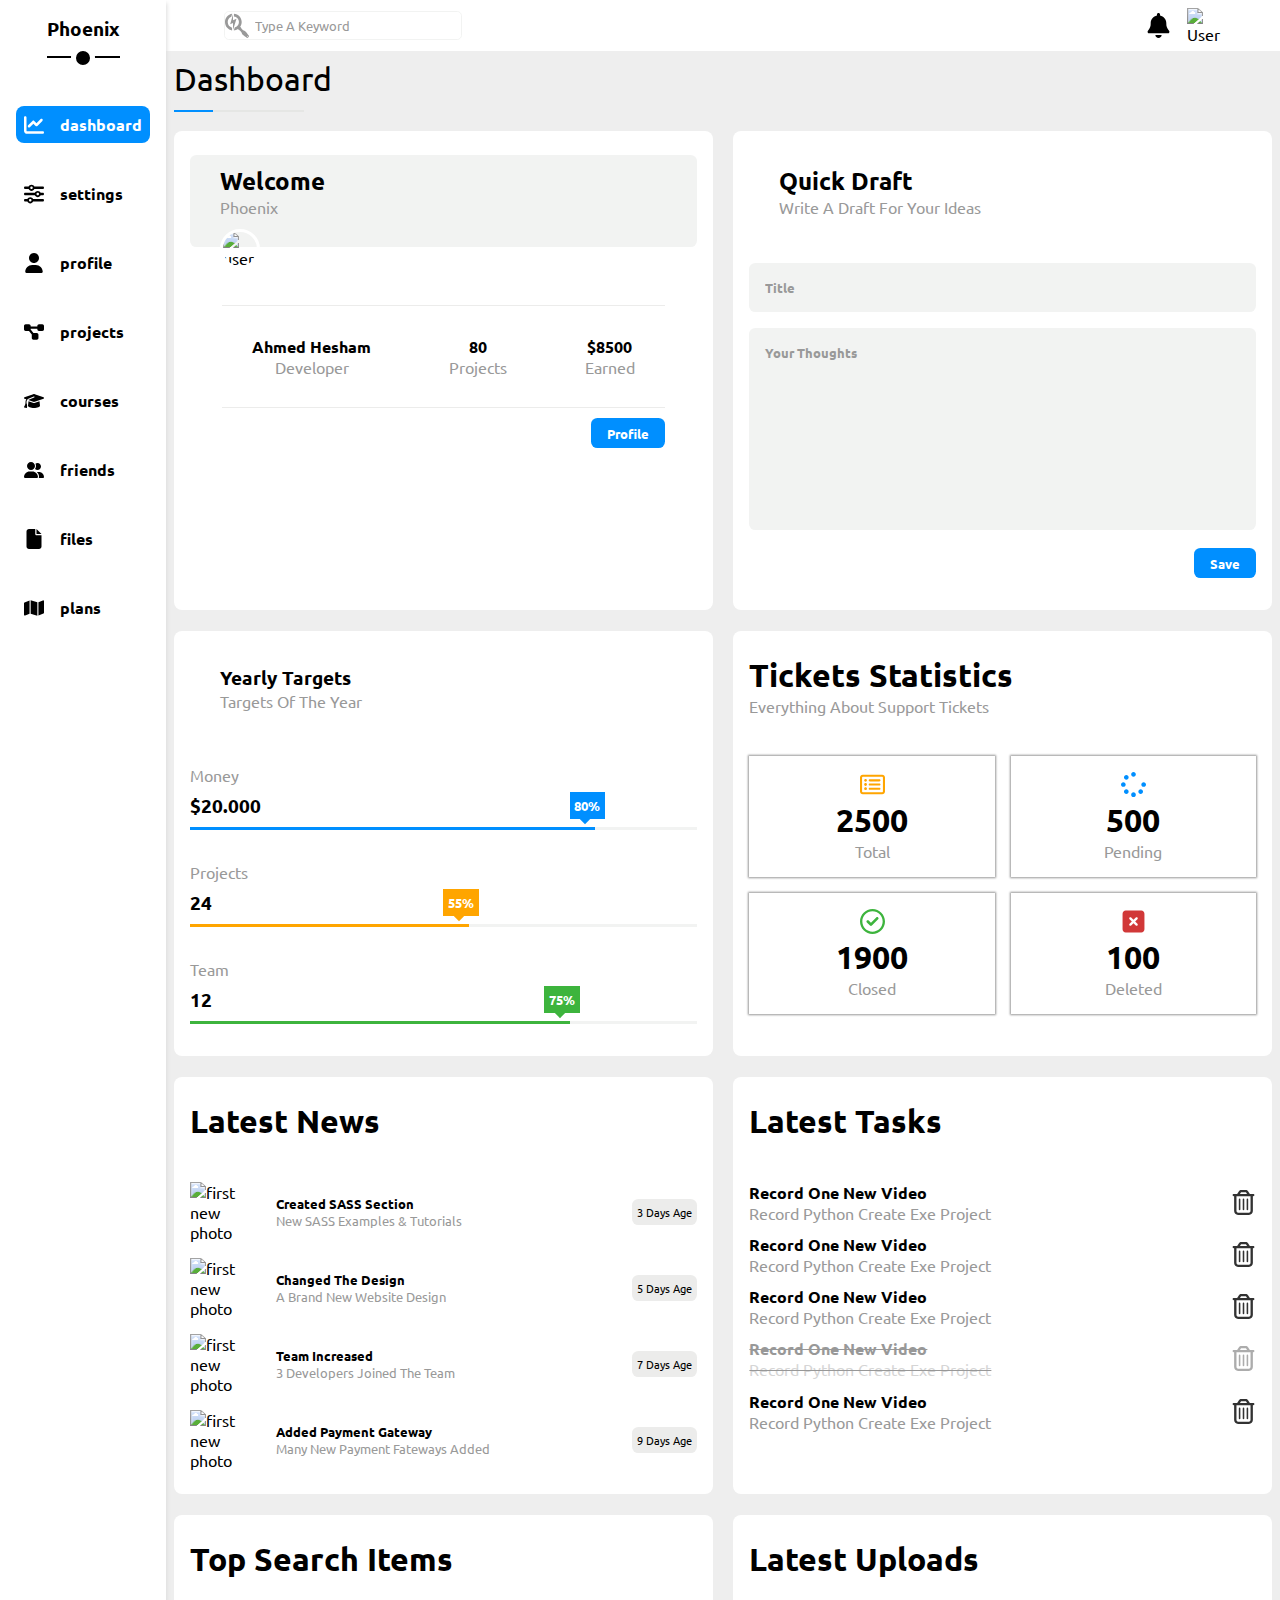
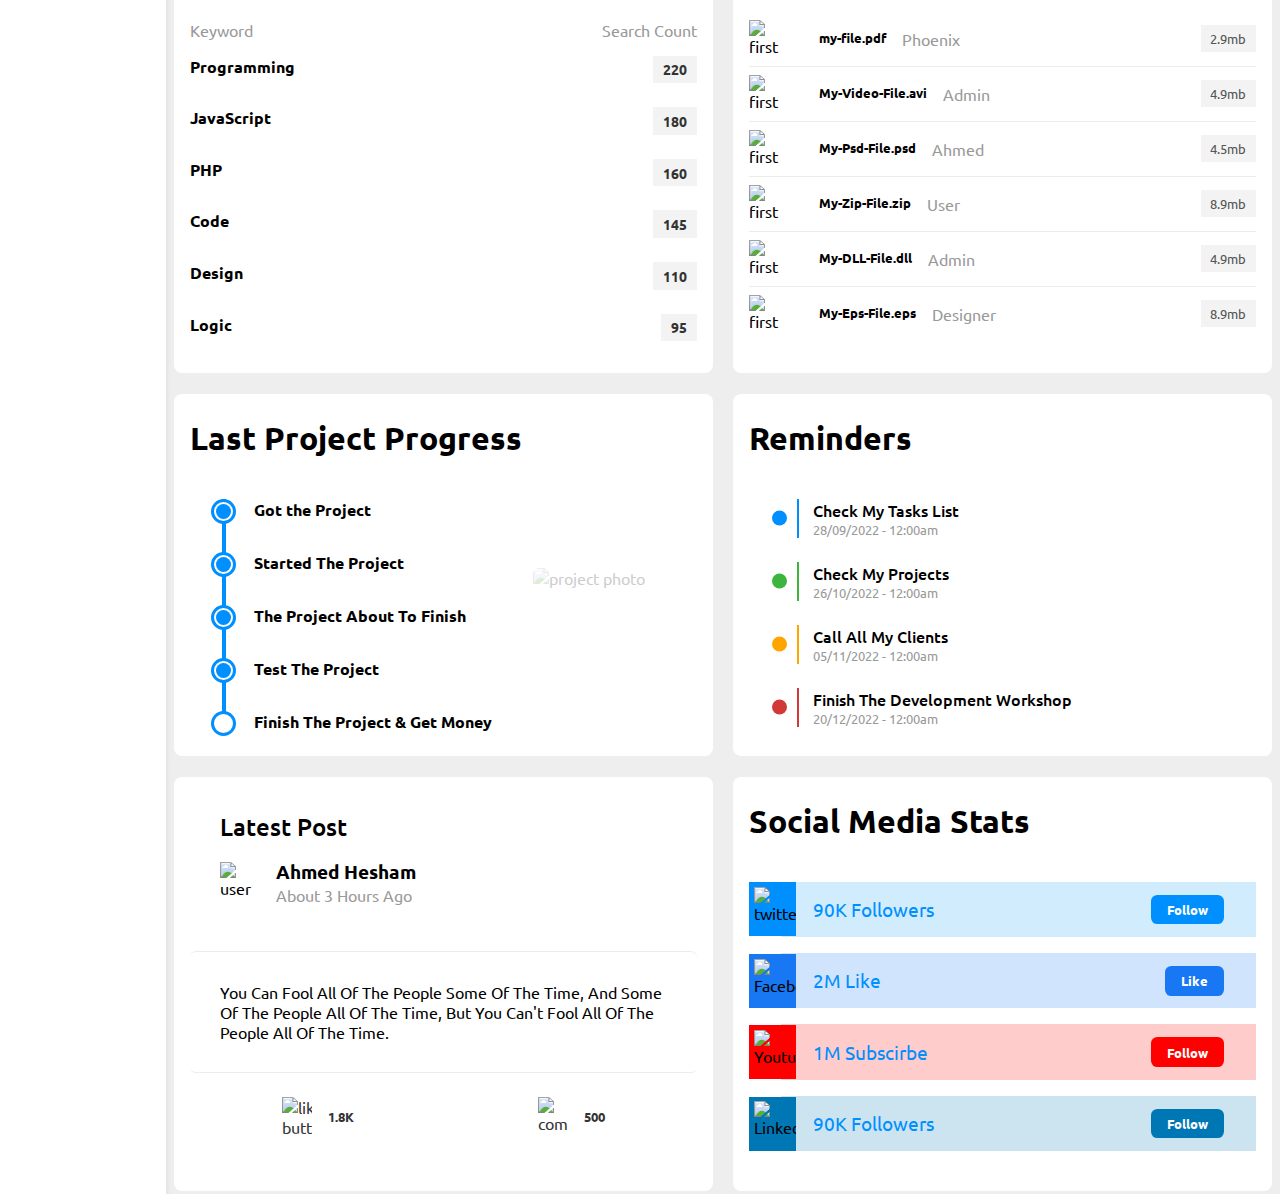
==== commit 6eb52149: "I added some animation for the file page also i started to organize the work flow for the plans page" ====
--- a/home.html
+++ b/home.html
@@ -57,11 +57,13 @@
                         </svg>
                     </li>
                 </a>
-                <li data-type="profile">
-                    <svg xmlns="http://www.w3.org/2000/svg" viewBox="0 0 448 512">
-                        <path d="M224 256c70.7 0 128-57.3 128-128S294.7 0 224 0S96 57.3 96 128s57.3 128 128 128zm-45.7 48C79.8 304 0 383.8 0 482.3C0 498.7 13.3 512 29.7 512H418.3c16.4 0 29.7-13.3 29.7-29.7C448 383.8 368.2 304 269.7 304H178.3z"/>
-                    </svg>
-                </li>
+                <a href="./HTML/profile.html">
+                    <li data-type="profile">
+                        <svg xmlns="http://www.w3.org/2000/svg" viewBox="0 0 448 512">
+                            <path d="M224 256c70.7 0 128-57.3 128-128S294.7 0 224 0S96 57.3 96 128s57.3 128 128 128zm-45.7 48C79.8 304 0 383.8 0 482.3C0 498.7 13.3 512 29.7 512H418.3c16.4 0 29.7-13.3 29.7-29.7C448 383.8 368.2 304 269.7 304H178.3z"/>
+                        </svg>
+                    </li>
+                </a>
                 <a href="./HTML/projects.html">
                     <li data-type="projects">
                         <svg xmlns="http://www.w3.org/2000/svg" viewBox="0 0 576 512">
@@ -83,16 +85,20 @@
                         </svg>
                     </li>
                 </a>
-                <li data-type="files">
-                    <svg xmlns="http://www.w3.org/2000/svg" viewBox="0 0 384 512">
-                        <path d="M0 64C0 28.7 28.7 0 64 0H224V128c0 17.7 14.3 32 32 32H384V448c0 35.3-28.7 64-64 64H64c-35.3 0-64-28.7-64-64V64zm384 64H256V0L384 128z"/>
-                    </svg>
-                </li>
-                <li data-type="plans">
-                    <svg xmlns="http://www.w3.org/2000/svg" viewBox="0 0 576 512">
-                        <path d="M384 476.1L192 421.2V35.9L384 90.8V476.1zm32-1.2V88.4L543.1 37.5c15.8-6.3 32.9 5.3 32.9 22.3V394.6c0 9.8-6 18.6-15.1 22.3L416 474.8zM15.1 95.1L160 37.2V423.6L32.9 474.5C17.1 480.8 0 469.2 0 452.2V117.4c0-9.8 6-18.6 15.1-22.3z"/>
-                    </svg>
-                </li>
+                <a href="./HTML/files.html">
+                    <li data-type="files">
+                        <svg xmlns="http://www.w3.org/2000/svg" viewBox="0 0 384 512">
+                            <path d="M0 64C0 28.7 28.7 0 64 0H224V128c0 17.7 14.3 32 32 32H384V448c0 35.3-28.7 64-64 64H64c-35.3 0-64-28.7-64-64V64zm384 64H256V0L384 128z"/>
+                        </svg>
+                    </li>
+                </a>
+                <a href="./HTML/plans.html">
+                    <li data-type="plans">
+                        <svg xmlns="http://www.w3.org/2000/svg" viewBox="0 0 576 512">
+                            <path d="M384 476.1L192 421.2V35.9L384 90.8V476.1zm32-1.2V88.4L543.1 37.5c15.8-6.3 32.9 5.3 32.9 22.3V394.6c0 9.8-6 18.6-15.1 22.3L416 474.8zM15.1 95.1L160 37.2V423.6L32.9 474.5C17.1 480.8 0 469.2 0 452.2V117.4c0-9.8 6-18.6 15.1-22.3z"/>
+                        </svg>
+                    </li>
+                </a>
             </ul>
         </nav>
     </aside>
--- a/CSS/style.css
+++ b/CSS/style.css
@@ -23,13 +23,21 @@
     font-family: var(--fm-body);
 }
 ::-webkit-scrollbar {
-    width: 10px;
+    width: 18px;
 }
 ::-webkit-scrollbar-track {
     background-color: var(--white-4);
 }
 ::-webkit-scrollbar-thumb {
     background-color: var(--accent-clr1);
+    transition: background .3s;
+    -webkit-transition: background .3s;
+    -moz-transition: background .3s;
+    -ms-transition: background .3s;
+    -o-transition: background .3s;
+}
+::-webkit-scrollbar-thumb:hover {
+    background-color: #046bb9;
 }
 html,
 body {
@@ -43,7 +51,7 @@
     "aside content";
     grid-template-columns: auto 1fr;
     grid-template-rows: auto 100%;
-    background-color: #DDD;
+    background-color: #eee;
     height: 100vh;
 }
 figure {
@@ -85,6 +93,19 @@
 }
 button:hover {
     background-color: var(--accent-clr2);
+}
+button.del {
+    margin-left: .3rem;
+    background-color: red;
+}
+button.del:hover {
+    background-color: rgb(216, 8, 8);
+}
+hr {
+    border: 1px solid var(--white-3);
+}
+input::placeholder, textarea::placeholder {
+    color: #999 !important;
 }
 /* Utilities Classes */
 .container {
--- a/CSS/dashboard.css
+++ b/CSS/dashboard.css
@@ -62,6 +62,9 @@
     background-color: var(--accent-clr1);
     color: white;
     fill: white;
+}
+aside nav ul a {
+    width: 100%;
 }
 aside nav ul li {
     display: flex;
@@ -167,7 +170,7 @@
     display: grid;
     grid-template-columns: repeat(auto-fit, minmax(400px, 1fr));
     align-items: stretch;
-    gap: .3rem;
+    gap: 1.3rem;
 }
 .content .component .box {
     display: flex;
@@ -810,7 +813,7 @@
     grid-template-columns: repeat(auto-fit, minmax(380px, 1fr));
     row-gap: 1rem;
 }
-.box.friends {
+.box.friends, .box.projects {
     position: relative;
     padding-top: 1rem !important;
 }
@@ -850,6 +853,8 @@
 .box.friends .top {
     display: grid;
     justify-content: center;
+}
+.box.friends .top, .box.projects .top {
     background-color: white;
 }
 .box.friends .top > * {
@@ -878,4 +883,266 @@
 }
 .box.friends .bottom .right.even-column {
     gap: .3rem
+}
+/* 
+.....................
+.....................
+.....................
+.....................
+.....................
+.....................
+.....................
+.....................
+Start Friends Page
+.....................
+.....................
+.....................
+.....................
+.....................
+.....................
+.....................
+.....................
+*/
+.component.projectsPage {
+    row-gap: 1rem;
+}
+.box.projects .floating {
+    position: absolute;
+    top: 0;
+    right: 10px;
+    font-size: .9rem;
+}
+.box.projects .top > *:not(:last-child) {
+    margin-bottom: 1rem;
+}
+.box.projects .top .team-photos {margin-top: 3rem;}
+.box.projects .top .team-photos figure {
+    width: 40px;
+    height: 40px;
+    border: 2px solid white;
+    border-radius: 50%;
+    -webkit-border-radius: 50%;
+    -moz-border-radius: 50%;
+    -ms-border-radius: 50%;
+    -o-border-radius: 50%;
+    transform: translateX(var(--space));
+    -webkit-transform: translateX(var(--space));
+    -moz-transform: translateX(var(--space));
+    -ms-transform: translateX(var(--space));
+    -o-transform: translateX(var(--space));
+}
+.box.projects .top .team-photos figure:nth-child(2) {--space: -7px}
+.box.projects .top .team-photos figure:nth-child(3) {--space: -14px}
+.box.projects .top .team-photos figure:nth-child(4) {--space: -21px}
+.box.projects .top .team-photos figure:nth-child(5) {--space: -28px}
+
+.box.projects .middle .even-column {
+    float: right;
+    gap: .5rem;
+}
+.box.projects .middle .even-column > * {
+    background-color: var(--white-5);
+    padding: .2rem .5rem;
+    border-radius: .5rem;
+    -webkit-border-radius: .5rem;
+    -moz-border-radius: .5rem;
+    -ms-border-radius: .5rem;
+    -o-border-radius: .5rem;
+}
+.box.projects .bottom.even-column {
+    justify-content: space-between;
+    align-items: baseline;
+}
+.box.projects .bottom.even-column .head-back {
+    height: 10px;
+    width: clamp(40%, 60%, 80%);
+    border-radius: .5rem;
+}
+.box.projects .bottom.even-column .head-front {
+    background-color: var(--clr);
+    border-radius: .5rem;
+    width: var(--weight);
+}
+:where(
+    .box.projects:first-child,
+    .box.projects:nth-child(6))
+    .bottom.even-column .head-front {--clr: #F44336}
+:where(
+    .box.projects:nth-child(2),
+    .box.projects:nth-child(4), 
+    .box.projects:nth-child(5), 
+    .box.projects:nth-child(7), 
+    .box.projects:nth-child(8), 
+    .box.projects:last-child)
+    .bottom.even-column .head-front {--clr: #22C55E}
+.box.projects:nth-child(3) .bottom.even-column .head-front {--clr: #0075FF}
+
+.box.projects:nth-child(2) .bottom.even-column .head-front {--weight: 80%}
+.box.projects:nth-child(3) .bottom.even-column .head-front {--weight: 100%}
+.box.projects:nth-child(4) .bottom.even-column .head-front {--weight: 60%}
+.box.projects:nth-child(5) .bottom.even-column .head-front {--weight: 70%}
+.box.projects:nth-child(6) .bottom.even-column .head-front {--weight: 35%}
+:where(.box.projects:nth-child(7), .box.projects:nth-child(8)) .bottom.even-column .head-front {--weight: 65%}
+.box.projects:last-child .bottom.even-column .head-front {--weight: 95%}
+/* 
+.....................
+.....................
+.....................
+.....................
+.....................
+.....................
+.....................
+.....................
+Start Files Page 
+.....................
+.....................
+.....................
+.....................
+.....................
+.....................
+.....................
+.....................
+*/
+@media(max-width: 60em) {
+    .content .file-content {
+        flex-wrap: wrap;
+    }
+    .content .file-content .component {
+        order: 2;
+    }
+    .content .file-content .side-two {
+        order: 1;
+    }
+}
+.content .file-content {
+    display: flex;
+    justify-content: space-between;
+    padding-inline: 1rem;
+    gap: 1rem
+}
+.content .file-content .component {
+    flex: 1;
+    display: grid;
+    grid-template-columns: repeat(auto-fit, minmax(260px, 1fr));
+    align-items: stretch;
+    gap: 1.3rem;
+}
+.content .file-content .component .file {
+    position: relative;
+    background-color: white;
+    height: fit-content;
+    padding: .5rem;
+    border-radius: .5rem;
+    -webkit-border-radius: .5rem;
+    -moz-border-radius: .5rem;
+    -ms-border-radius: .5rem;
+    -o-border-radius: .5rem;
+}
+.content .file-content .component .file > * {
+    margin-block: 1rem;
+}
+.content .file-content .component .file .icon {
+    width: 20px;
+    position: absolute;
+    top: -10px
+}
+.content .file-content .component .file .file-top {
+    display: flex;
+    flex-direction: column;
+    align-items: center;
+}
+.content .file-content .component .file p {
+    font-size: .8rem;
+}
+.content .file-content .component .file .file-top figure {
+    width: 50px;
+    margin-block: 1rem;
+    transition: transform .6s;
+    -webkit-transition: transform .6s;
+    -moz-transition: transform .6s;
+    -ms-transition: transform .6s;
+    -o-transition: transform .6s;
+}
+.content .file-content .component .file:hover .file-top figure {
+    transform: rotate(8deg);
+    -webkit-transform: rotate(8deg);
+    -moz-transform: rotate(8deg);
+    -ms-transform: rotate(8deg);
+    -o-transform: rotate(8deg);
+}
+.content .file-content .component .file .bottom .even-column {
+    justify-content: space-between;
+}
+.content .file-content .component .file .bottom {
+    padding: 0;
+    margin-block: .2rem;
+}
+.side-two {
+    background-color: white;
+    height: fit-content;
+    width: fit-content;
+    padding: 2rem;
+    display: flex;
+    flex-direction: column;
+    align-items: center;
+    border-radius: .5rem;
+    -webkit-border-radius: .5rem;
+    -moz-border-radius: .5rem;
+    -ms-border-radius: .5rem;
+    -o-border-radius: .5rem;
+}
+.side-two > *:not(:last-child) {
+    margin-bottom: 1rem;
+}
+.side-two .file-type {
+    border: 1px solid #eee;
+    padding: .5rem;
+    border-radius: .5rem;
+    -webkit-border-radius: .5rem;
+    -moz-border-radius: .5rem;
+    -ms-border-radius: .5rem;
+    -o-border-radius: .5rem;
+    width: 100%;
+}
+.side-two .file-type > .even-column {
+    align-items: center;
+    gap: 3rem;
+}
+.side-two .file-type .even-column .even-column {
+    gap: 1rem;
+}
+.side-two figure {
+    width: 20px;
+}
+.side-two button {
+    font-size: 1rem;
+    font-weight: bold;
+    display: flex;
+    align-items: center;
+    gap: .5rem;
+    padding: .2rem .4rem;
+    border: 0;
+}
+.side-two button svg {
+    fill: white;
+    width: 15px;
+}
+.side-two button:hover svg {
+    animation: upload 1s infinite;
+    -webkit-animation: upload .6s infinite ease-in-out;
+}
+@keyframes upload {
+    from {
+        transform: translateY(0px);
+        -webkit-transform: translateY(0px);
+        -moz-transform: translateY(0px);
+        -ms-transform: translateY(0px);
+        -o-transform: translateY(0px);
+} to {
+        transform: translateY(-3px);
+        -webkit-transform: translateY(-3px);
+        -moz-transform: translateY(-3px);
+        -ms-transform: translateY(-3px);
+        -o-transform: translateY(-3px);
+    }
 }